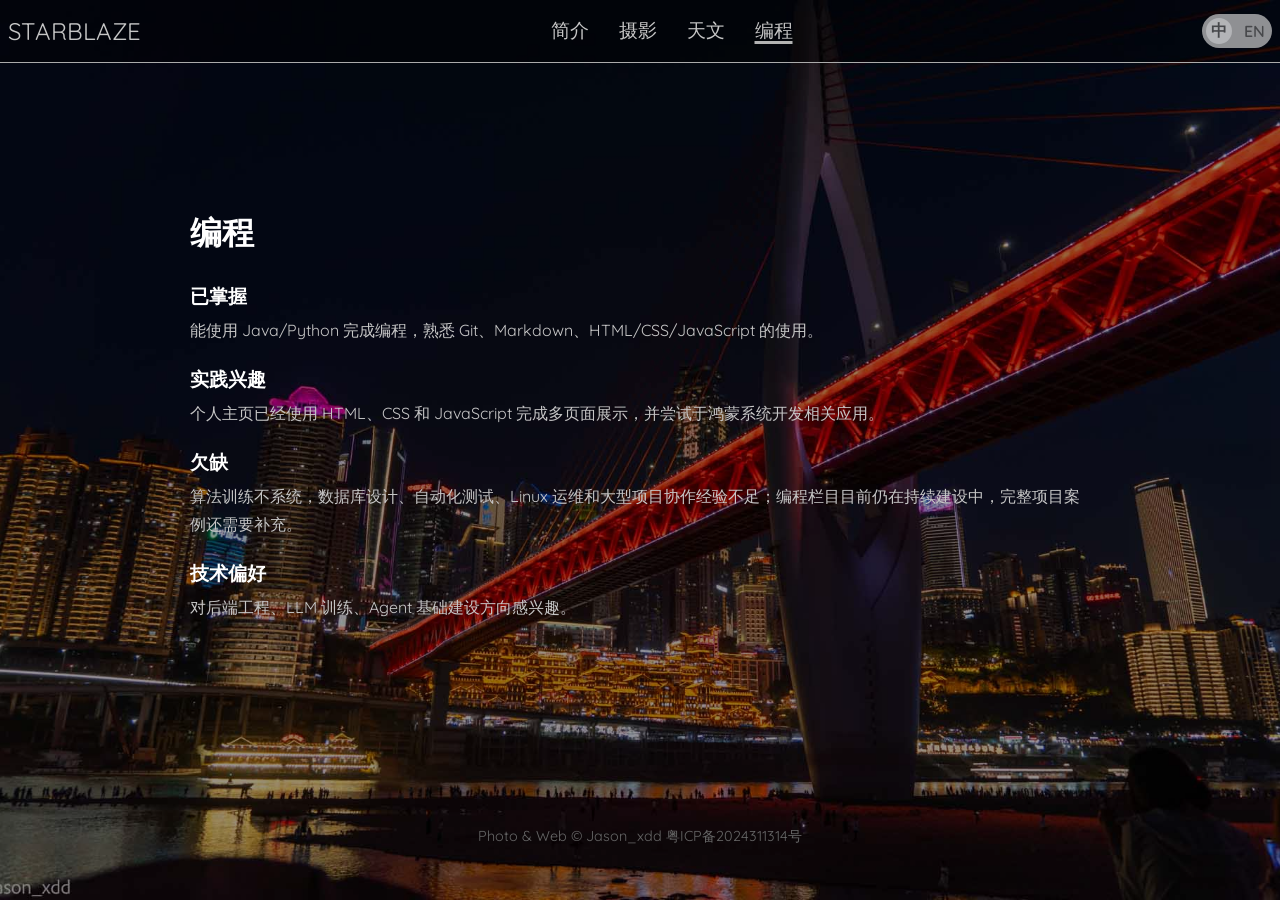
==== programming.html @ 3ad71021 "Publish StarBlaze personal website" ====
<!DOCTYPE html>
<html>
    <head>
        <title>星之焰 StarBlaze</title>
        <meta charset="UTF-8">
        <meta name="viewport" content="width=device-width, initial-scale=1.0">
        <link href="https://fonts.googleapis.com/css2?family=Quicksand:wght@400;600&display=swap" rel="stylesheet">
        <link href="https://fonts.googleapis.com/css2?family=ZCOOL+KuaiLe&display=swap" rel="stylesheet">
        <link rel="stylesheet" href="share/style.css">
        <link rel="stylesheet" href="programming/programmingStyle.css">
        <script src="share/site.js" defer></script>
    </head>
    <body>
        <!-- Background filter -->
        <div class="overlay">
            <nav>
                <span class="logo">STARBLAZE</span>
                <div class="spacer"></div> 
                <a href="index.html">简介</a>
                <a href="photograph.html">摄影</a>
                <a href="astro.html">天文</a>
                <a href="programming.html" class="active">编程</a>
                <div class="spacer"></div> 
                <label class="switch">
                    <span class="switch-text">中</span>
                    <input type="checkbox" id="languageSwitch">
                    <span class="slider round"></span>
                    <span class="switch-text">EN</span>
                </label>            
            </nav>
            <div class="horizontal-line"></div>


            <div id="containerIntro">
                <div class="programming-content">
                    <h1>编程</h1>

                    <section>
                        <h2>已掌握</h2>
                        <p>能使用 Java/Python 完成编程，熟悉 Git、Markdown、HTML/CSS/JavaScript 的使用。</p>
                    </section>

                    <section>
                        <h2>实践兴趣</h2>
                        <p>个人主页已经使用 HTML、CSS 和 JavaScript 完成多页面展示，并尝试于鸿蒙系统开发相关应用。</p>
                    </section>

                    <section>
                        <h2>欠缺</h2>
                        <p>算法训练不系统，数据库设计、自动化测试、Linux 运维和大型项目协作经验不足；编程栏目目前仍在持续建设中，完整项目案例还需要补充。</p>
                    </section>

                    <section>
                        <h2>技术偏好</h2>
                        <p>对后端工程、LLM 训练、Agent 基础建设方向感兴趣。</p>
                    </section>
                </div>
            </div>

            <footer>
                <p class="watermarking">Photo & Web © Jason_xdd</p>
                <p class="beian">
                    <a href="https://beian.miit.gov.cn" target="_blank" class="beian">粤ICP备2024311314号</a>
                </p>
            </footer>
        </div>
        <script src="programming/lang.js"></script>
    </body>
</html>
---- share/style.css ----
body {
    font-family: 'Quicksand', Arial, Helvetica, sans-serif;
    margin: 0;
    min-height: 100vh;
    background-color: #343434;
    background-size: cover;
    background-position: center;
    background-attachment: fixed;
    background-repeat: no-repeat;
}

html {
    min-height: 100%;
    background-color: #343434;
}

.overlay {
    position: fixed;
    background-color: rgba(0, 0, 0, 0.4);
    width: 100%;
    height: 100%;
    left: 0;
    z-index: 0;
    /* pointer-events: none; */
}

nav {
    display: flex;
    align-items: center;
    justify-content: center;
    padding: 0.5rem;
    text-align: center;
    /* position: relative; */
    /* position: sticky; */
    top:0;
    background-color: rgba(0, 0, 0, 0.4);
}

.horizontal-line {
    /* position: sticky; */
    top: 93px;
    border-top: 1px solid #ababab;
    z-index: 3;
}

.logo {
    font-size: 1.5rem;
    color: #c6c6c6;
}

.spacer {
    flex-grow: 1;
}

nav a {
    color: #c6c6c6;
    text-decoration: none;
    font-size: 1.2rem;
    border-radius: 20px;
    padding: 10px 15px;
    transition: background-color 0.3s ease, box-shadow 0.3s ease;
}

nav a:hover {
    background-color: #b3b3b3a0;
    box-shadow: 0 2px 4px rgba(0, 0, 0, 0.2);
}

nav a.active {
    text-decoration: underline;
    text-decoration-color: #b3b3b3;
    text-decoration-thickness: 2.5px;
    text-underline-offset: 4px;
}

@media (max-width: 768px) {
    nav {
        flex-wrap: wrap;
    }

    .spacer {
        flex-grow: 0;
    }

    .logo {
        flex-basis: 100%;
        text-align: center;
    }
}

/* toggle switch */
.switch {
    opacity: 0.7;
    position: relative;
    display: inline-block;
    width: 70px;
    height: 34px;
}

.switch input {
    opacity: 0;
    width: 0;
    height: 0;
}

/* slider */
/* slider background */
.slider {
    position: absolute;
    cursor: pointer;
    top: 0;
    left: 0;
    right: 0;
    bottom: 0;
    background-color: #ccc;
    transition: .4s;
    border-radius: 34px;
}

.slider:before {
    position: absolute;
    content: "";
    height: 26px;
    width: 26px;
    left: 4px;
    bottom: 4px;
    background-color: white;
    transition: .4s;
    border-radius: 50%;
}

/* switch-on bgc */
input:checked + .slider {
    background-color: #a3f9ff;
}

input:checked + .slider:before {
    transform: translateX(35px); /* 调整为按钮滑动到右侧 */
}

.slider.round {
    border-radius: 34px;
}

.slider.round:before {
    border-radius: 50%;
}

/* text format */
.switch-text {
    position: absolute;
    top: 50%;
    transform: translateY(-50%);
    font-size: 1rem;
    font-weight: 600;
    color: #666;
}

.switch-text:first-of-type {
    z-index: 1;
    left: 8.5px; /* 左侧的 "中" 文字 */
}

.switch-text:last-of-type {
    right: 7px; /* 右侧的 "EN" 文字 */
}
/* end */

/* Amimation */
nav a, .horizontal-line {
    transition: opacity 0.5s ease;
}

nav a.fade-out, .horizontal-line.fade-out {
    opacity: 0;
}

nav a.fade-i, .horizontal-line.fade-out {
    opacity: 1;
}
/* end */

footer {
    position: relative;
    bottom: 0;
    left: 0;
    width: 100%;
    text-align: center;
    font-size: 0.9rem;
    color: #666;
}

.watermarking {
    display: inline-block;
    text-align: center;
}

.beian {
    display: inline-block;
}

.beian a {
    color: #666;
    text-decoration: none;
}

.beian a:hover {
    text-decoration: underline;
    color: #666;
}

@keyframes fadeInUp {
    0% {
        opacity: 0;
        transform: translateY(40px);
    }
    100% {
        opacity: 1;
        transform: translateY(0);
    }
}
---- programming/programmingStyle.css ----
#containerIntro {
    color: white;
    display: flex;
    flex-direction: row;
    justify-content: center;
    align-items: center;
    gap: 100px;
    min-height: calc(100vh - 150px);
}

.programming-content {
    width: min(900px, 86vw);
    padding: 30px 0 50px;
    color: #c6c6c6;
}

.programming-content h1 {
    margin: 0 0 28px;
    color: #ffffff;
    font-size: 2rem;
    font-weight: 600;
}

.programming-content section {
    margin: 0 0 22px;
}

.programming-content h2 {
    margin: 0 0 6px;
    color: #ffffff;
    font-size: 1.2rem;
    font-weight: 600;
}

.programming-content p {
    margin: 0;
    line-height: 1.8;
    font-size: 1rem;
}

@media (max-width: 768px) {
    .programming-content {
        padding-top: 22px;
    }

    .programming-content h1 {
        font-size: 1.7rem;
    }
}
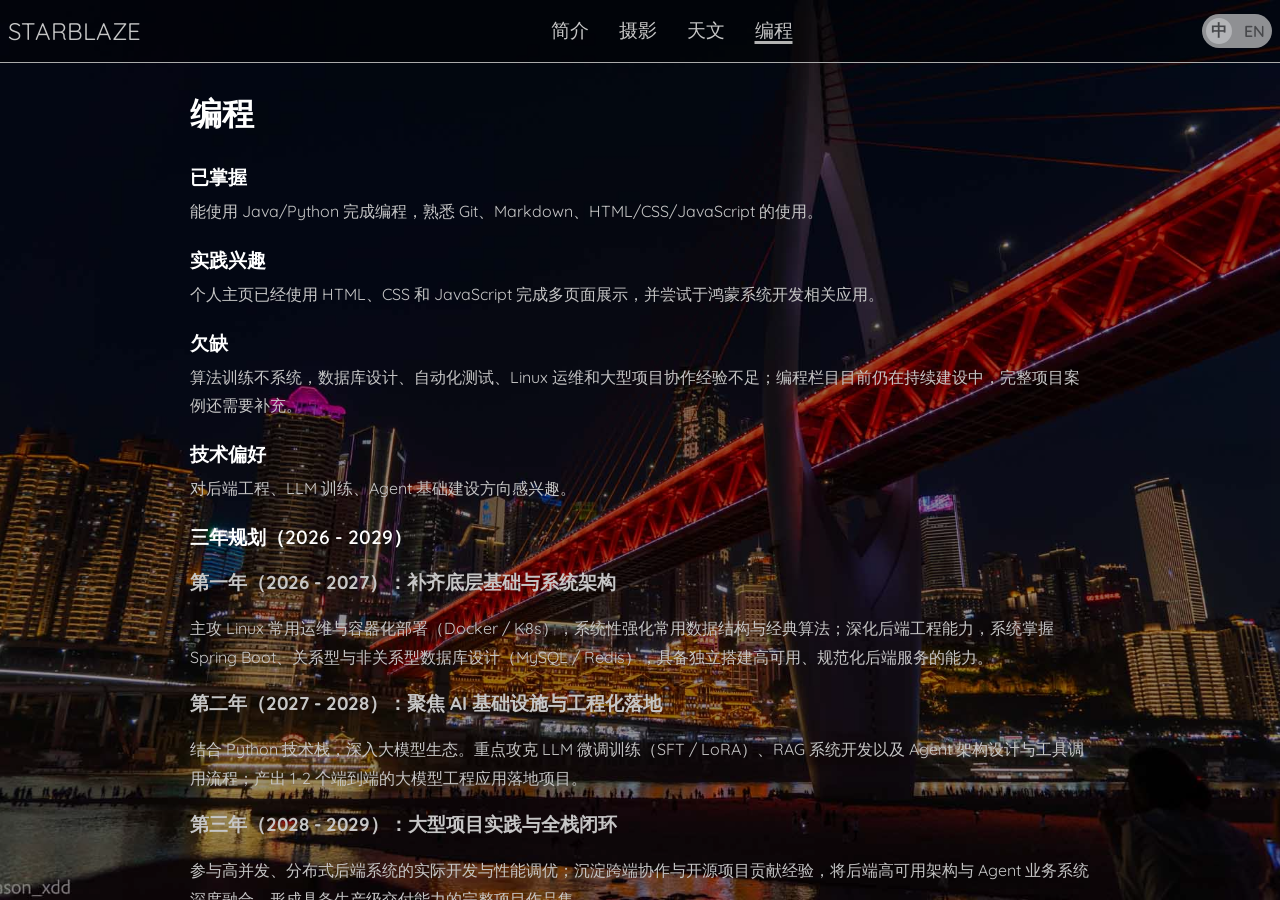
==== commit 67e62ba9: "prog page" ====
--- a/programming.html
+++ b/programming.html
@@ -54,6 +54,21 @@
                         <h2>技术偏好</h2>
                         <p>对后端工程、LLM 训练、Agent 基础建设方向感兴趣。</p>
                     </section>
+                    <section>
+                        <h2>三年规划（2026 - 2029）</h2>
+                        <div class="plan-item">
+                            <h3>第一年（2026 - 2027）：补齐底层基础与系统架构</h3>
+                            <p>主攻 Linux 常用运维与容器化部署（Docker / K8s），系统性强化常用数据结构与经典算法；深化后端工程能力，系统掌握 Spring Boot、关系型与非关系型数据库设计（MySQL / Redis），具备独立搭建高可用、规范化后端服务的能力。</p>
+                        </div>
+                        <div class="plan-item">
+                            <h3>第二年（2027 - 2028）：聚焦 AI 基础设施与工程化落地</h3>
+                            <p>结合 Python 技术栈，深入大模型生态。重点攻克 LLM 微调训练（SFT / LoRA）、RAG 系统开发以及 Agent 架构设计与工具调用流程；产出 1-2 个端到端的大模型工程应用落地项目。</p>
+                        </div>
+                        <div class="plan-item">
+                            <h3>第三年（2028 - 2029）：大型项目实践与全栈闭环</h3>
+                            <p>参与高并发、分布式后端系统的实际开发与性能调优；沉淀跨端协作与开源项目贡献经验，将后端高可用架构与 Agent 业务系统深度融合，形成具备生产级交付能力的完整项目作品集。</p>
+                        </div>
+                    </section>
                 </div>
             </div>
 
